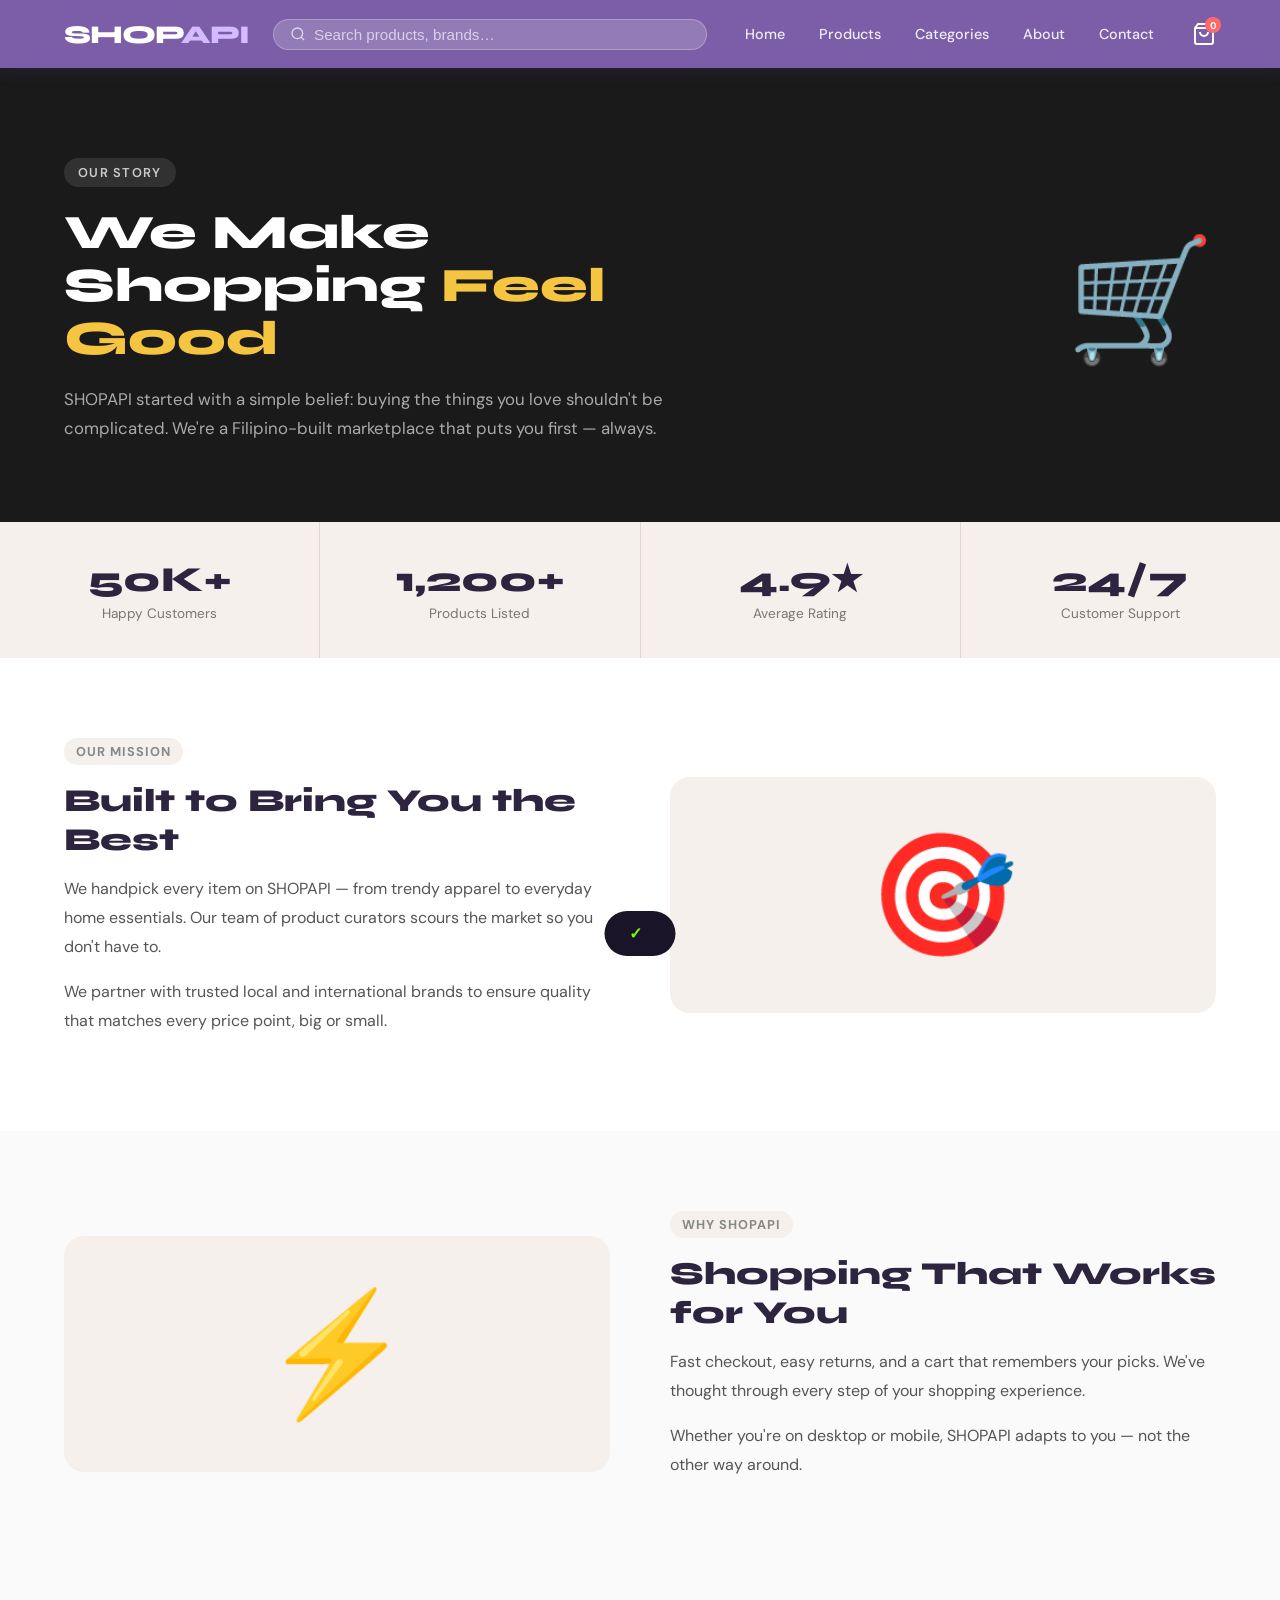
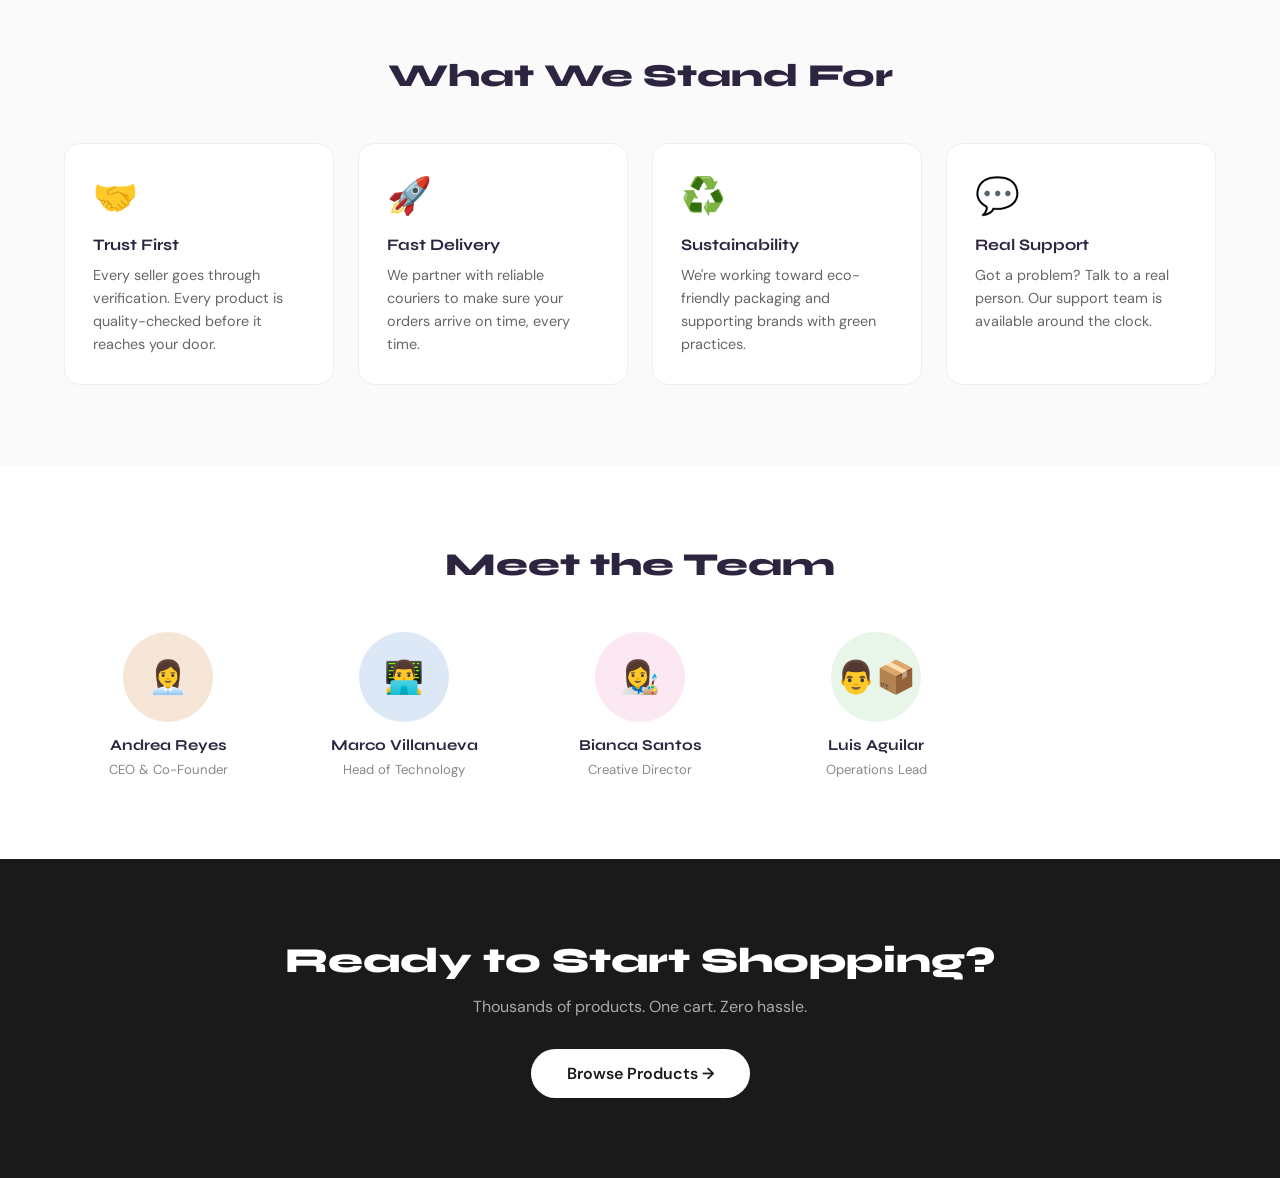
==== about.html @ 105ad232 "ShopaPi" ====
<!DOCTYPE html>
<html lang="en">
<head>
  <meta charset="UTF-8" />
  <meta name="viewport" content="width=device-width, initial-scale=1.0"/>
  <title>About – SHOPAPI</title>
  <link href="https://fonts.googleapis.com/css2?family=Syne:wght@400;600;700;800&family=DM+Sans:ital,wght@0,300;0,400;0,500;1,400&display=swap" rel="stylesheet"/>
  <link rel="stylesheet" href="style.css" />
  <style>
    .about-hero {
      background: #1a1a1a;
      padding: 90px 5% 80px;
      display: flex;
      align-items: center;
      justify-content: space-between;
      gap: 40px;
      flex-wrap: wrap;
    }
    .about-hero-text { max-width: 600px; }
    .about-hero-tag {
      display: inline-block;
      background: rgba(255,255,255,0.1);
      color: #ccc;
      font-size: 0.8rem; font-weight: 600;
      letter-spacing: 0.1em; text-transform: uppercase;
      padding: 6px 14px; border-radius: 50px;
      margin-bottom: 20px;
    }
    .about-hero h1 {
      font-family: 'Syne', sans-serif;
      font-size: 3rem; font-weight: 800;
      color: #fff; margin: 0 0 20px;
      line-height: 1.1;
    }
    .about-hero h1 em { color: #f5c542; font-style: normal; }
    .about-hero p { color: #aaa; font-size: 1.05rem; line-height: 1.7; margin: 0; }
    .about-hero-img { font-size: 120px; }
    .stats-bar {
      background: #f5f0eb;
      display: flex; flex-wrap: wrap;
      gap: 0;
    }
    .stat-item {
      flex: 1; min-width: 150px;
      padding: 36px 24px;
      text-align: center;
      border-right: 1px solid #e0d8cf;
    }
    .stat-item:last-child { border-right: none; }
    .stat-num { font-family: 'Syne', sans-serif; font-size: 2.2rem; font-weight: 800; margin-bottom: 4px; }
    .stat-label { font-size: 0.85rem; color: #777; }
    .about-section { padding: 80px 5%; background: #fff; }
    .about-grid { display: grid; grid-template-columns: 1fr 1fr; gap: 60px; align-items: center; }
    .about-grid.reverse { direction: rtl; }
    .about-grid.reverse > * { direction: ltr; }
    .about-section-tag {
      display: inline-block;
      background: #f5f0eb;
      color: #888; font-size: 0.8rem; font-weight: 700;
      letter-spacing: 0.08em; text-transform: uppercase;
      padding: 5px 12px; border-radius: 50px;
      margin-bottom: 16px;
    }
    .about-section h2 { font-family: 'Syne', sans-serif; font-size: 2rem; font-weight: 800; margin: 0 0 16px; }
    .about-section p { color: #555; line-height: 1.8; margin: 0 0 16px; font-size: 1rem; }
    .about-illustration { font-size: 120px; text-align: center; background: #f5f0eb; border-radius: 20px; padding: 40px; }
    .values-section { padding: 80px 5%; background: #fafafa; }
    .values-section h2 { font-family: 'Syne', sans-serif; font-size: 2rem; font-weight: 800; text-align: center; margin: 0 0 48px; }
    .values-grid { display: grid; grid-template-columns: repeat(auto-fill, minmax(220px, 1fr)); gap: 24px; }
    .value-card {
      background: #fff; border-radius: 16px; border: 1px solid #eee;
      padding: 28px; transition: transform 0.2s;
    }
    .value-card:hover { transform: translateY(-4px); }
    .value-icon { font-size: 36px; margin-bottom: 16px; }
    .value-card h3 { font-family: 'Syne', sans-serif; font-size: 1rem; font-weight: 700; margin: 0 0 10px; }
    .value-card p { font-size: 0.9rem; color: #666; line-height: 1.6; margin: 0; }
    .team-section { padding: 80px 5%; background: #fff; }
    .team-section h2 { font-family: 'Syne', sans-serif; font-size: 2rem; font-weight: 800; text-align: center; margin: 0 0 48px; }
    .team-grid { display: grid; grid-template-columns: repeat(auto-fill, minmax(180px, 1fr)); gap: 28px; }
    .team-card { text-align: center; }
    .team-avatar {
      width: 90px; height: 90px; border-radius: 50%;
      display: flex; align-items: center; justify-content: center;
      font-size: 32px; margin: 0 auto 14px;
    }
    .team-card h4 { font-family: 'Syne', sans-serif; font-size: 0.95rem; font-weight: 700; margin: 0 0 4px; }
    .team-card span { font-size: 0.82rem; color: #888; }
    .cta-section {
      background: #1a1a1a; color: #fff;
      padding: 80px 5%; text-align: center;
    }
    .cta-section h2 { font-family: 'Syne', sans-serif; font-size: 2.2rem; font-weight: 800; margin: 0 0 14px; }
    .cta-section p { color: #aaa; font-size: 1rem; margin: 0 0 32px; }
    .btn-light {
      background: #fff; color: #1a1a1a;
      padding: 14px 36px; border: none; border-radius: 50px;
      font-family: 'DM Sans', sans-serif; font-size: 1rem; font-weight: 600;
      cursor: pointer; text-decoration: none; display: inline-block;
      transition: background 0.2s;
    }
    .btn-light:hover { background: #f0f0f0; }
    @media (max-width: 768px) {
      .about-hero h1 { font-size: 2.2rem; }
      .about-grid { grid-template-columns: 1fr; gap: 30px; }
      .about-grid.reverse { direction: ltr; }
      .about-hero-img { display: none; }
    }
  </style>
</head>
<body>

<header>
  <div class="header-inner">
    <div class="logo"><a href="index.html" style="text-decoration:none;color:inherit;">SHOP<span>API</span></a></div>
    <div class="search-bar">
      <svg xmlns="http://www.w3.org/2000/svg" width="16" height="16" fill="none" viewBox="0 0 24 24" stroke="currentColor" stroke-width="2"><circle cx="11" cy="11" r="8"/><path d="m21 21-4.35-4.35"/></svg>
      <input type="text" placeholder="Search products, brands…"/>
    </div>
    <nav id="mainNav">
      <a href="index.html">Home</a>
      <a href="products.html">Products</a>
      <a href="categories.html">Categories</a>
      <a href="about.html" class="active">About</a>
      <a href="contact.html">Contact</a>
    </nav>
    <div class="cart-icon" id="cartIcon">
      <svg xmlns="http://www.w3.org/2000/svg" width="24" height="24" fill="none" viewBox="0 0 24 24" stroke="currentColor" stroke-width="2"><path d="M6 2 3 6v14a2 2 0 0 0 2 2h14a2 2 0 0 0 2-2V6l-3-4z"/><line x1="3" y1="6" x2="21" y2="6"/><path d="M16 10a4 4 0 0 1-8 0"/></svg>
      <div class="cart-badge" id="cartBadge">0</div>
    </div>
    <div class="hamburger" id="hamburger"><span></span><span></span><span></span></div>
  </div>
</header>

<section class="about-hero">
  <div class="about-hero-text">
    <div class="about-hero-tag">Our Story</div>
    <h1>We Make Shopping <em>Feel Good</em></h1>
    <p>SHOPAPI started with a simple belief: buying the things you love shouldn't be complicated. We're a Filipino-built marketplace that puts you first — always.</p>
  </div>
  <div class="about-hero-img">🛒</div>
</section>

<div class="stats-bar">
  <div class="stat-item"><div class="stat-num">50K+</div><div class="stat-label">Happy Customers</div></div>
  <div class="stat-item"><div class="stat-num">1,200+</div><div class="stat-label">Products Listed</div></div>
  <div class="stat-item"><div class="stat-num">4.9★</div><div class="stat-label">Average Rating</div></div>
  <div class="stat-item"><div class="stat-num">24/7</div><div class="stat-label">Customer Support</div></div>
</div>

<section class="about-section">
  <div class="about-grid">
    <div>
      <div class="about-section-tag">Our Mission</div>
      <h2>Built to Bring You the Best</h2>
      <p>We handpick every item on SHOPAPI — from trendy apparel to everyday home essentials. Our team of product curators scours the market so you don't have to.</p>
      <p>We partner with trusted local and international brands to ensure quality that matches every price point, big or small.</p>
    </div>
    <div class="about-illustration">🎯</div>
  </div>
</section>

<section class="about-section" style="background:#fafafa;">
  <div class="about-grid reverse">
    <div>
      <div class="about-section-tag">Why SHOPAPI</div>
      <h2>Shopping That Works for You</h2>
      <p>Fast checkout, easy returns, and a cart that remembers your picks. We've thought through every step of your shopping experience.</p>
      <p>Whether you're on desktop or mobile, SHOPAPI adapts to you — not the other way around.</p>
    </div>
    <div class="about-illustration">⚡</div>
  </div>
</section>

<section class="values-section">
  <h2>What We Stand For</h2>
  <div class="values-grid">
    <div class="value-card"><div class="value-icon">🤝</div><h3>Trust First</h3><p>Every seller goes through verification. Every product is quality-checked before it reaches your door.</p></div>
    <div class="value-card"><div class="value-icon">🚀</div><h3>Fast Delivery</h3><p>We partner with reliable couriers to make sure your orders arrive on time, every time.</p></div>
    <div class="value-card"><div class="value-icon">♻️</div><h3>Sustainability</h3><p>We're working toward eco-friendly packaging and supporting brands with green practices.</p></div>
    <div class="value-card"><div class="value-icon">💬</div><h3>Real Support</h3><p>Got a problem? Talk to a real person. Our support team is available around the clock.</p></div>
  </div>
</section>

<section class="team-section">
  <h2>Meet the Team</h2>
  <div class="team-grid">
    <div class="team-card"><div class="team-avatar" style="background:#f5e6d8;">👩‍💼</div><h4>Andrea Reyes</h4><span>CEO & Co-Founder</span></div>
    <div class="team-card"><div class="team-avatar" style="background:#dce8f5;">👨‍💻</div><h4>Marco Villanueva</h4><span>Head of Technology</span></div>
    <div class="team-card"><div class="team-avatar" style="background:#fce8f3;">👩‍🎨</div><h4>Bianca Santos</h4><span>Creative Director</span></div>
    <div class="team-card"><div class="team-avatar" style="background:#e8f5e9;">👨‍📦</div><h4>Luis Aguilar</h4><span>Operations Lead</span></div>
  </div>
</section>

<section class="cta-section">
  <h2>Ready to Start Shopping?</h2>
  <p>Thousands of products. One cart. Zero hassle.</p>
  <a href="products.html" class="btn-light">Browse Products →</a>
</section>

<div class="cart-overlay" id="cartOverlay"></div>
<div class="cart-sidebar" id="cartSidebar">
  <div class="cart-header"><h3>🛒 My Cart</h3><button class="close-cart" id="closeCartBtn">✕</button></div>
  <div class="cart-body" id="cartBody"><p style="text-align:center;padding:40px;">Your cart is empty.</p></div>
  <div class="cart-footer">
    <div class="cart-voucher" id="cartVoucher" style="display:none;"></div>
    <div class="cart-total"><span>Total</span><span id="cartTotal">₱0</span></div>
    <button class="btn-checkout" id="checkoutBtn">Proceed to Checkout →</button>
  </div>
</div>
<div class="toast" id="toast"><span class="toast-icon">✓</span><span id="toastMsg"></span></div>

<script src="script.js"></script>
</body>
</html>
---- style.css ----
:root {
  --purple: #7B5EA7;
  --purple-dark: #5C3F8A;
  --purple-light: #EDE7F6;
  --purple-mid: #9B79C8;
  --accent: #FF6B6B;
  --gold: #F5A623;
  --white: #FFFFFF;
  --off-white: #F9F7FF;
  --gray-light: #F0EDF8;
  --gray: #8C8C9A;
  --dark: #1A1428;
  --text: #2D2440;
  --card-shadow: 0 8px 32px rgba(123,94,167,.13);
  --radius: 18px;
  --transition: .28s cubic-bezier(.4,0,.2,1);
}
*, *::before, *::after { box-sizing: border-box; margin: 0; padding: 0; }
html { scroll-behavior: smooth; }
body {
  font-family: 'DM Sans', sans-serif;
  background: var(--off-white);
  color: var(--text);
  overflow-x: hidden;
}
h1, h2, h3, h4, h5 { font-family: 'Syne', sans-serif; }
a { text-decoration: none; color: inherit; }
img { max-width: 100%; display: block; }

/* HEADER */
header {
  background: var(--purple);
  position: sticky; top: 0; z-index: 100;
  box-shadow: 0 2px 16px rgba(91,63,138,.25);
}
.header-inner {
  max-width: 1200px; margin: 0 auto;
  padding: 0 24px;
  display: flex; align-items: center; gap: 24px;
  height: 68px;
}
.logo {
  font-family: 'Syne', sans-serif;
  font-size: 1.6rem; font-weight: 800;
  color: var(--white); letter-spacing: -1px;
  white-space: nowrap;
}
.logo span { color: #D4BBFF; }
.search-bar {
  flex: 1; display: flex; align-items: center;
  background: rgba(255,255,255,.18); border-radius: 30px;
  padding: 6px 16px; gap: 8px;
  border: 1.5px solid rgba(255,255,255,.25);
  transition: background var(--transition);
}
.search-bar:focus-within { background: rgba(255,255,255,.28); }
.search-bar input {
  background: transparent; border: none; outline: none;
  color: var(--white); font-size: .95rem; flex: 1;
}
.search-bar input::placeholder { color: rgba(255,255,255,.65); }
.search-bar svg { color: rgba(255,255,255,.7); flex-shrink: 0; }
nav { display: flex; align-items: center; gap: 6px; }
nav a {
  color: rgba(255,255,255,.88); font-size: .9rem; font-weight: 500;
  padding: 7px 14px; border-radius: 20px;
  transition: background var(--transition);
}
nav a:hover { background: rgba(255,255,255,.18); color: #fff; }
.cart-icon {
  position: relative; cursor: pointer;
  color: var(--white); display: flex; align-items: center;
}
.cart-badge {
  position: absolute; top: -5px; right: -5px;
  background: var(--accent); color: #fff;
  font-size: .6rem; font-weight: 700;
  width: 16px; height: 16px; border-radius: 50%;
  display: flex; align-items: center; justify-content: center;
}
.hamburger { display: none; flex-direction: column; gap: 5px; cursor: pointer; }
.hamburger span { width: 24px; height: 2px; background: #fff; border-radius: 2px; }

/* CATEGORY STRIP */
.category-strip {
  background: var(--white);
  border-bottom: 1px solid var(--gray-light);
}
.cat-inner {
  max-width: 1200px; margin: 0 auto; padding: 0 24px;
  display: flex; align-items: center; gap: 4px;
  overflow-x: auto; scrollbar-width: none;
}
.cat-inner::-webkit-scrollbar { display: none; }
.cat-pill {
  display: flex; flex-direction: column; align-items: center;
  gap: 4px; padding: 12px 18px; cursor: pointer; flex-shrink: 0;
  border-bottom: 2px solid transparent;
  transition: border-color var(--transition), color var(--transition);
  color: var(--gray);
}
.cat-pill:hover, .cat-pill.active { color: var(--purple); border-color: var(--purple); }
.cat-pill span { font-size: .72rem; font-weight: 500; white-space: nowrap; }

/* HERO */
.hero {
  background: linear-gradient(135deg, var(--purple-dark), var(--purple), var(--purple-mid));
  padding: 80px 24px;
}
.hero-inner {
  max-width: 1200px; margin: 0 auto;
  display: grid; grid-template-columns: 1fr 1fr; gap: 48px; align-items: center;
}
.hero-text { color: var(--white); }
.hero-title {
  font-size: clamp(2.2rem, 5vw, 3.4rem);
  font-weight: 800; line-height: 1.1;
  margin-bottom: 18px;
}
.hero-title em { color: #D4BBFF; font-style: normal; }
.btn-primary {
  background: var(--white); color: var(--purple-dark);
  font-weight: 700; font-family: 'Syne', sans-serif;
  padding: 14px 30px; border-radius: 30px;
  font-size: .95rem; cursor: pointer; border: none;
  transition: transform var(--transition);
}
.btn-primary:hover { transform: translateY(-2px); }
.hero-cards {
  display: grid; grid-template-columns: 1fr 1fr; gap: 14px;
}
.hero-card {
  background: rgba(255,255,255,.15); backdrop-filter: blur(12px);
  border: 1px solid rgba(255,255,255,.25);
  border-radius: var(--radius); padding: 18px;
  text-align: center; color: var(--white);
  cursor: pointer;
  transition: transform var(--transition);
}
.hero-card:hover { transform: translateY(-4px); }
.hero-card img {
  width: 90px; height: 90px; object-fit: contain;
  margin: 0 auto 10px;
}
.hero-card-name { font-size: .82rem; font-weight: 600; }
.hero-card-price { font-family: 'Syne', sans-serif; font-size: 1rem; font-weight: 700; }

/* PRODUCTS SECTION */
section { padding: 72px 24px; }
.container { max-width: 1200px; margin: 0 auto; }
.section-header { text-align: center; margin-bottom: 48px; }
.section-tag {
  display: inline-block; background: var(--purple-light);
  color: var(--purple-dark); font-weight: 700; font-size: .75rem;
  padding: 5px 14px; border-radius: 20px; text-transform: uppercase;
  margin-bottom: 12px;
}
.section-title {
  font-size: clamp(1.7rem, 3.5vw, 2.4rem);
  font-weight: 800; letter-spacing: -1px;
}
.section-title span { color: var(--purple); }
.products-grid {
  display: grid;
  grid-template-columns: repeat(auto-fill, minmax(220px, 1fr));
  gap: 22px;
}
.product-card {
  background: var(--white);
  border-radius: var(--radius);
  overflow: hidden;
  box-shadow: var(--card-shadow);
  transition: transform var(--transition);
}
.product-card:hover { transform: translateY(-6px); }
.product-img-wrap {
  background: var(--white);
  padding: 24px; text-align: center;
  height: 190px;
  display: flex; align-items: center; justify-content: center;
}
.product-img-wrap img {
  max-height: 140px; max-width: 140px;
  object-fit: contain;
}
.product-info { padding: 14px 16px 18px; }
.product-name { font-weight: 600; font-size: .95rem; margin-bottom: 8px; }
.product-price {
  font-family: 'Syne', sans-serif; font-weight: 800;
  font-size: 1.15rem; color: var(--purple-dark);
  margin-bottom: 12px;
}
.btn-cart {
  display: block;
  width: 100%;
  background: var(--purple);
  color: white;
  border: none;
  border-radius: 10px;
  padding: 10px;
  font-family: 'Syne', sans-serif;
  font-weight: 700;
  font-size: .85rem;
  cursor: pointer;
  transition: background var(--transition), transform var(--transition);
}
.btn-cart:hover {
  background: var(--purple-dark);
  transform: scale(1.02);
}

/* CART SIDEBAR */
.cart-overlay {
  position: fixed; inset: 0; background: rgba(26,20,40,.55);
  z-index: 200; opacity: 0; pointer-events: none;
  transition: opacity var(--transition);
}
.cart-overlay.open { opacity: 1; pointer-events: all; }
.cart-sidebar {
  position: fixed; top: 0; right: 0; bottom: 0;
  width: 380px; max-width: 95vw;
  background: var(--white); z-index: 201;
  transform: translateX(100%); transition: transform .35s;
  display: flex; flex-direction: column;
}
.cart-sidebar.open { transform: translateX(0); }
.cart-header {
  padding: 20px 24px; background: var(--purple); color: var(--white);
  display: flex; justify-content: space-between; align-items: center;
}
.close-cart { background: none; border: none; color: #fff; font-size: 1.4rem; cursor: pointer; }
.cart-body { flex: 1; overflow-y: auto; padding: 20px 24px; }
.cart-item {
  display: flex; gap: 14px; padding: 16px 0;
  border-bottom: 1px solid var(--gray-light);
}
.cart-item img { width: 72px; height: 72px; object-fit: contain; background: var(--gray-light); border-radius: 10px; padding: 6px; }
.cart-item-info { flex: 1; }
.cart-item-name { font-weight: 600; }
.cart-item-price { color: var(--purple-dark); font-weight: 700; margin-top: 4px; }
.cart-qty { display: flex; align-items: center; gap: 10px; margin-top: 8px; }
.cart-qty button {
  width: 26px; height: 26px; border-radius: 50%;
  border: 1.5px solid var(--purple);
  background: none; color: var(--purple);
  font-size: 1rem; cursor: pointer;
}
.cart-qty button:hover { background: var(--purple); color: #fff; }
.remove-item {
  background: none; border: none;
  color: var(--accent); font-size: .8rem;
  cursor: pointer; margin-top: 4px;
}
.cart-voucher {
  padding: 14px; background: var(--purple-light);
  border-radius: 10px; margin-bottom: 14px;
  font-size: .83rem; font-weight: 600;
  display: flex; justify-content: space-between;
}
.cart-footer {
  padding: 20px 24px; border-top: 1px solid var(--gray-light);
  background: var(--off-white);
}
.cart-total {
  display: flex; justify-content: space-between;
  font-weight: 700; font-size: 1.05rem;
  margin-bottom: 16px;
}
.btn-checkout {
  display: block; width: 100%;
  background: var(--purple); color: #fff;
  border: none; border-radius: 12px; padding: 14px;
  font-family: 'Syne', sans-serif; font-weight: 700;
  cursor: pointer;
}
.btn-checkout:hover { background: var(--purple-dark); }

/* TOAST */
.toast {
  position: fixed; bottom: 24px; left: 50%;
  transform: translateX(-50%) translateY(80px);
  background: var(--dark); color: #fff;
  padding: 12px 24px; border-radius: 30px;
  font-weight: 600; z-index: 300;
  transition: transform .4s;
  display: flex; align-items: center; gap: 10px;
}
.toast.show { transform: translateX(-50%) translateY(0); }
.toast-icon { color: #7CFC00; }

/* RESPONSIVE */
@media (max-width: 900px) {
  .hero-inner { grid-template-columns: 1fr; text-align: center; }
  .hero-cards { display: none; }
  nav { display: none; }
}
@media (max-width: 640px) {
  .hamburger { display: flex; }
  .search-bar { display: none; }
}
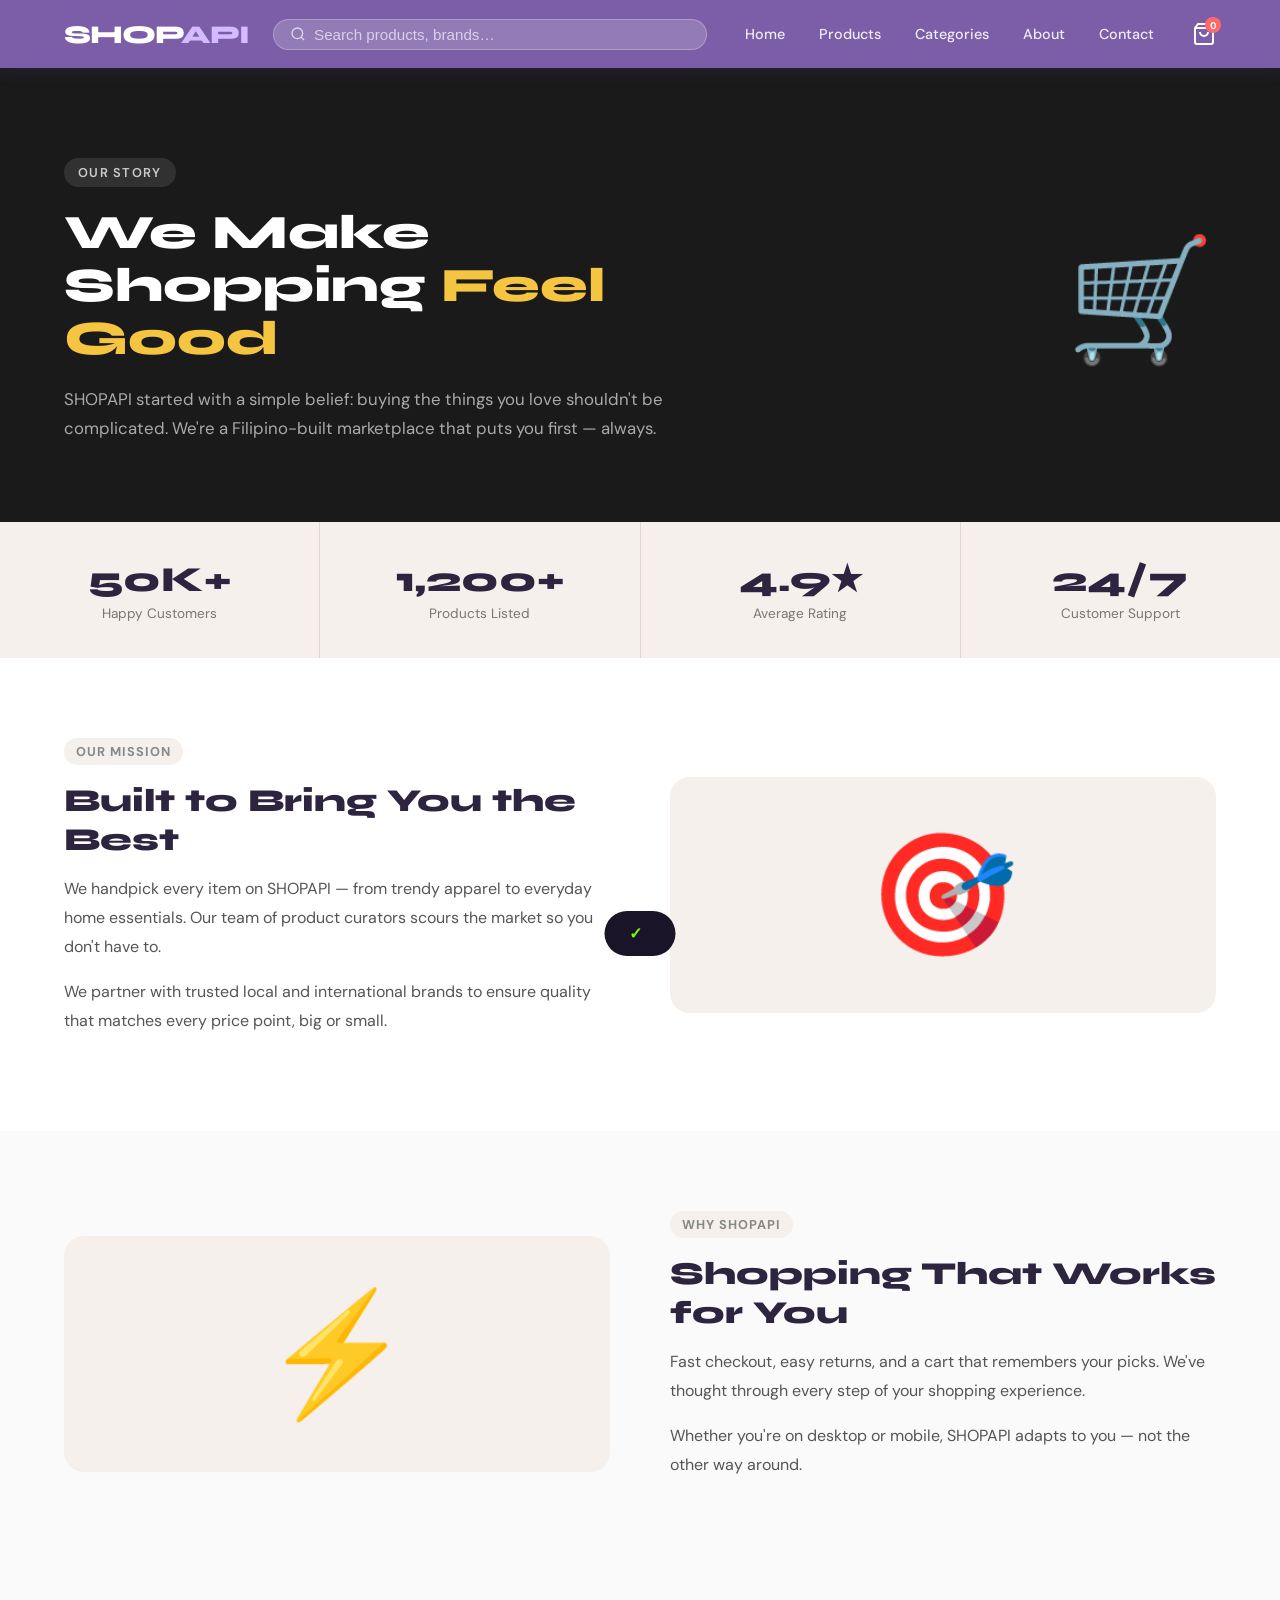
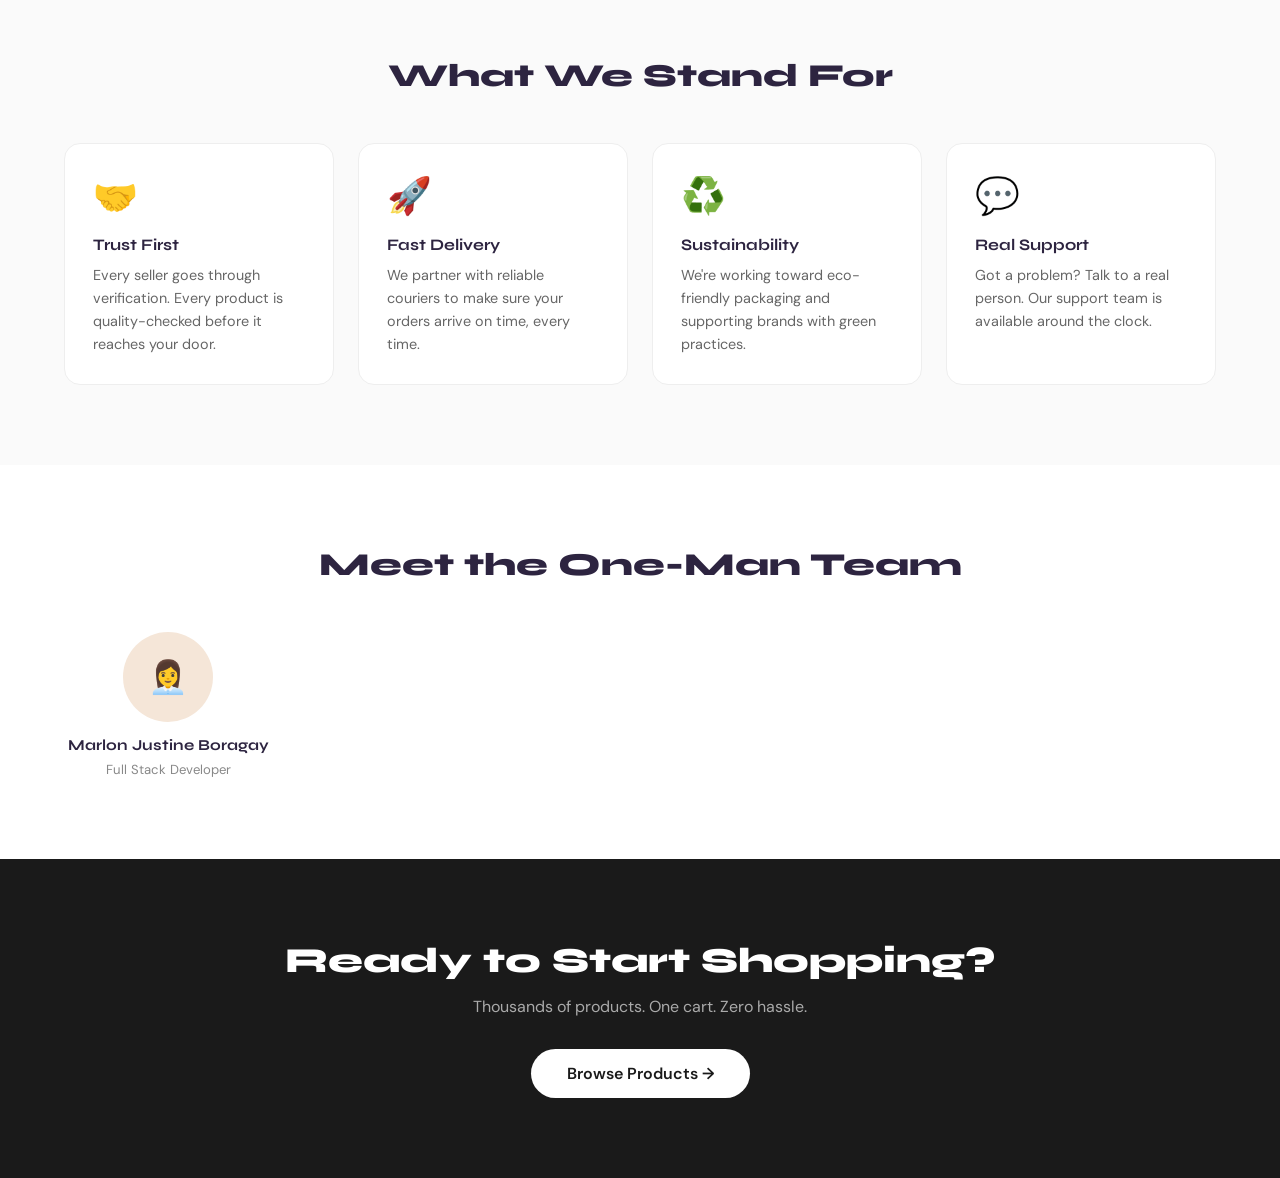
==== commit 63a5b798: "Update about.html" ====
--- a/about.html
+++ b/about.html
@@ -183,12 +183,10 @@
 </section>
 
 <section class="team-section">
-  <h2>Meet the Team</h2>
+  <h2>Meet the One-Man Team</h2>
   <div class="team-grid">
-    <div class="team-card"><div class="team-avatar" style="background:#f5e6d8;">👩‍💼</div><h4>Andrea Reyes</h4><span>CEO & Co-Founder</span></div>
-    <div class="team-card"><div class="team-avatar" style="background:#dce8f5;">👨‍💻</div><h4>Marco Villanueva</h4><span>Head of Technology</span></div>
-    <div class="team-card"><div class="team-avatar" style="background:#fce8f3;">👩‍🎨</div><h4>Bianca Santos</h4><span>Creative Director</span></div>
-    <div class="team-card"><div class="team-avatar" style="background:#e8f5e9;">👨‍📦</div><h4>Luis Aguilar</h4><span>Operations Lead</span></div>
+    <div class="team-card"><div class="team-avatar" style="background:#f5e6d8;">👩‍💼</div><h4>Marlon Justine Boragay</h4><span>Full Stack Developer</span></div>
+    
   </div>
 </section>
 
@@ -212,4 +210,4 @@
 
 <script src="script.js"></script>
 </body>
-</html>+</html>
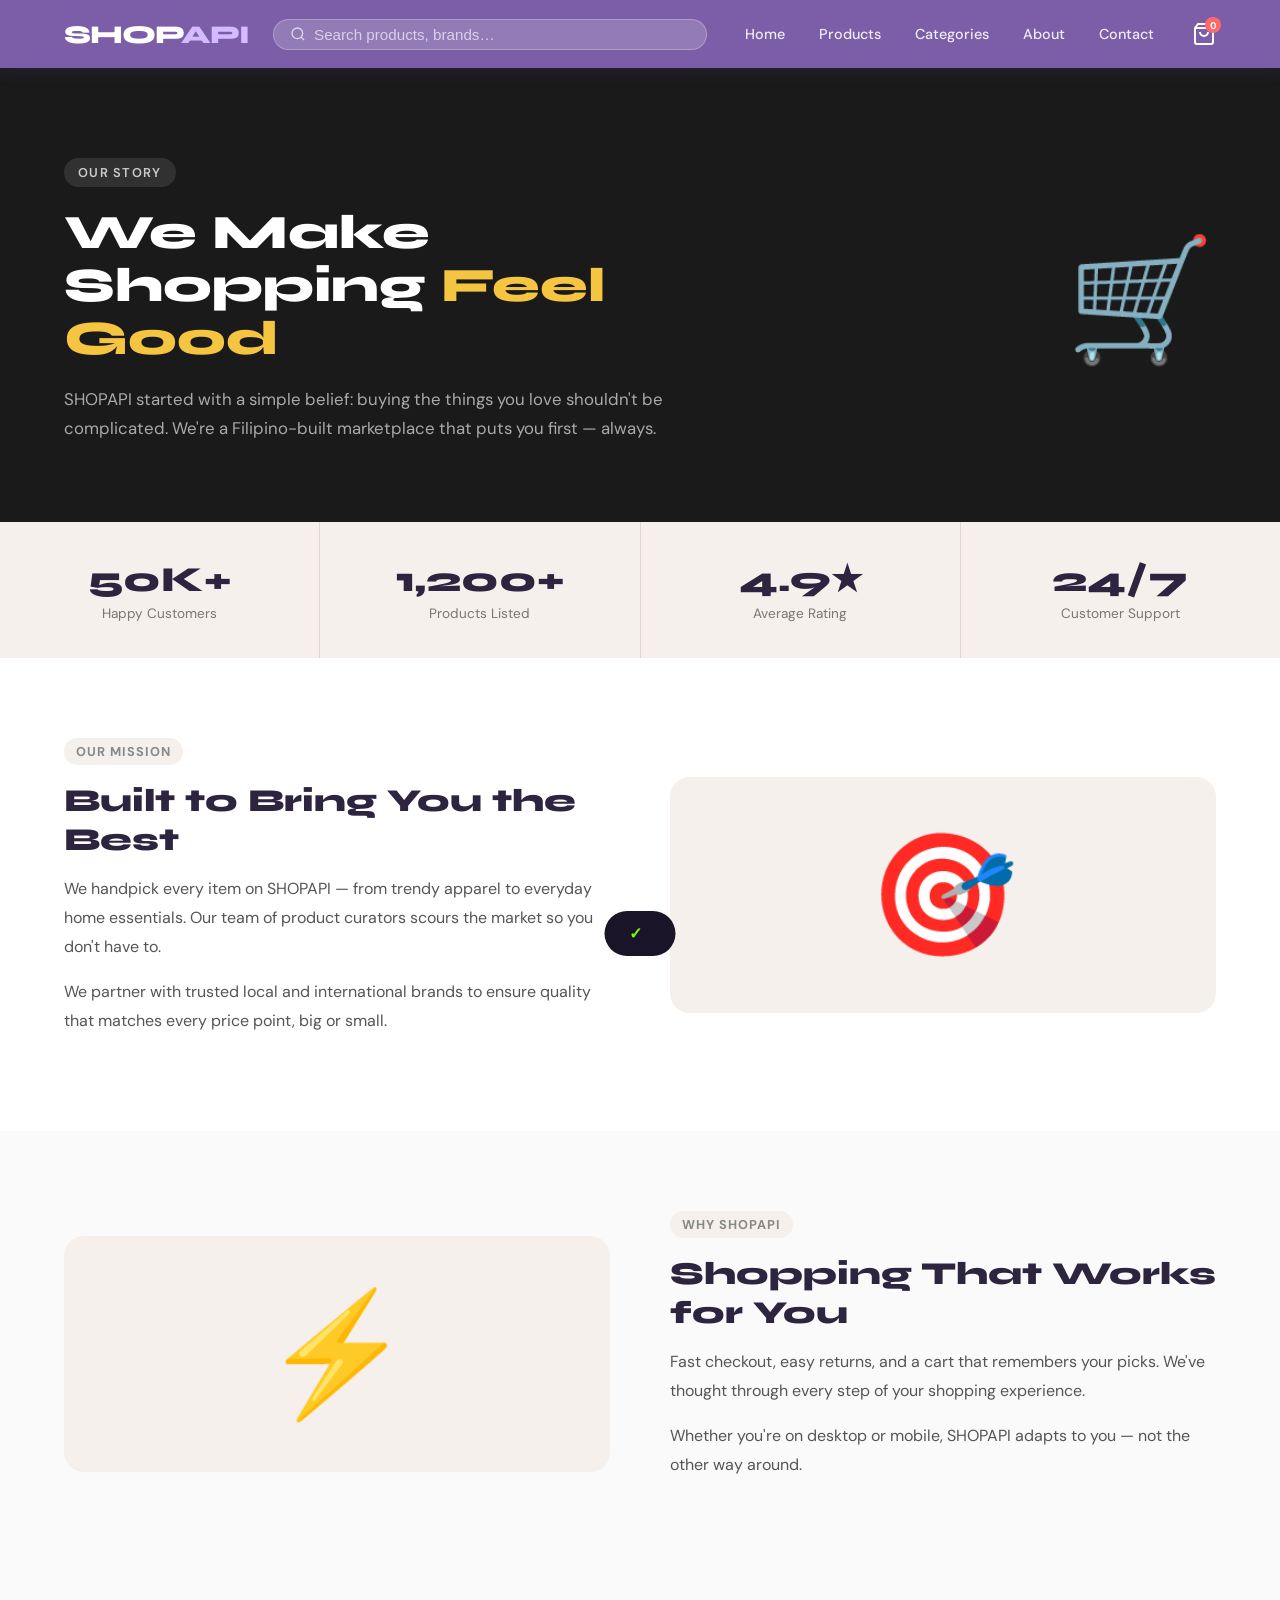
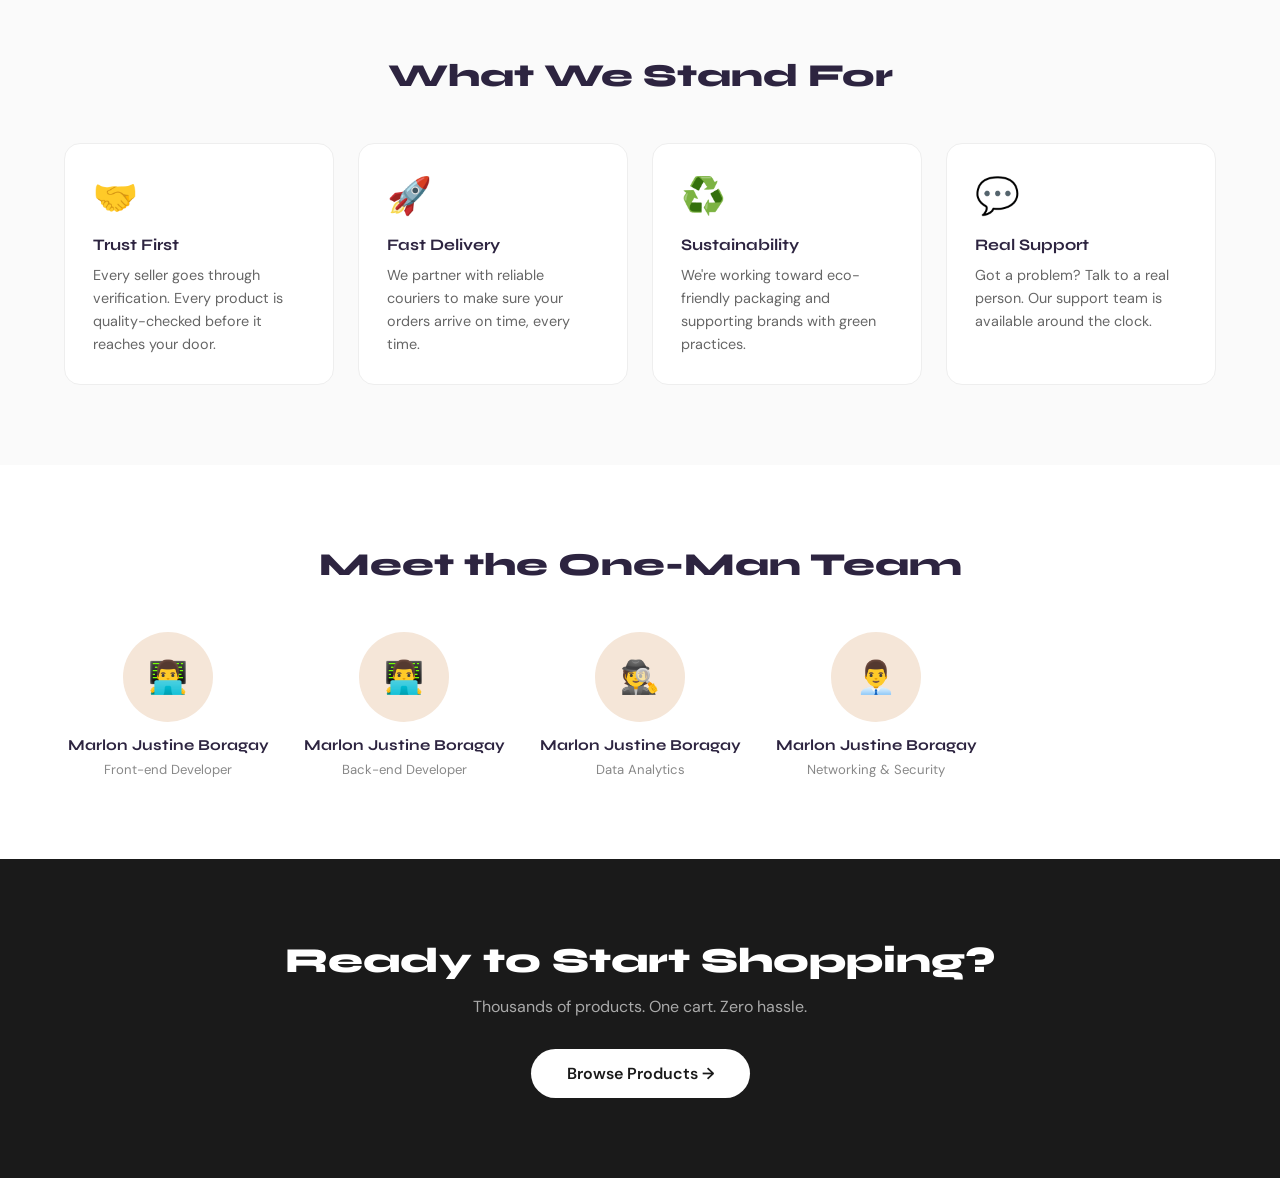
==== commit be37a2fe: "Update about.html" ====
--- a/about.html
+++ b/about.html
@@ -76,6 +76,8 @@
     .value-card h3 { font-family: 'Syne', sans-serif; font-size: 1rem; font-weight: 700; margin: 0 0 10px; }
     .value-card p { font-size: 0.9rem; color: #666; line-height: 1.6; margin: 0; }
     .team-section { padding: 80px 5%; background: #fff; }
+    .team-section { justify-content: center}
+    .team-section { align-items: center}
     .team-section h2 { font-family: 'Syne', sans-serif; font-size: 2rem; font-weight: 800; text-align: center; margin: 0 0 48px; }
     .team-grid { display: grid; grid-template-columns: repeat(auto-fill, minmax(180px, 1fr)); gap: 28px; }
     .team-card { text-align: center; }
@@ -185,8 +187,10 @@
 <section class="team-section">
   <h2>Meet the One-Man Team</h2>
   <div class="team-grid">
-    <div class="team-card"><div class="team-avatar" style="background:#f5e6d8;">👩‍💼</div><h4>Marlon Justine Boragay</h4><span>Full Stack Developer</span></div>
-    
+    <div class="team-card"><div class="team-avatar" style="background:#f5e6d8;">👨‍💻</div><h4>Marlon Justine Boragay</h4><span>Front-end Developer</span></div>
+    <div class="team-card"><div class="team-avatar" style="background:#f5e6d8;">👨‍💻</div><h4>Marlon Justine Boragay</h4><span>Back-end Developer</span></div>
+    <div class="team-card"><div class="team-avatar" style="background:#f5e6d8;">🕵️</div><h4>Marlon Justine Boragay</h4><span>Data Analytics</span></div>
+    <div class="team-card"><div class="team-avatar" style="background:#f5e6d8;">👨‍💼</div><h4>Marlon Justine Boragay</h4><span>Networking & Security</span></div>
   </div>
 </section>
 
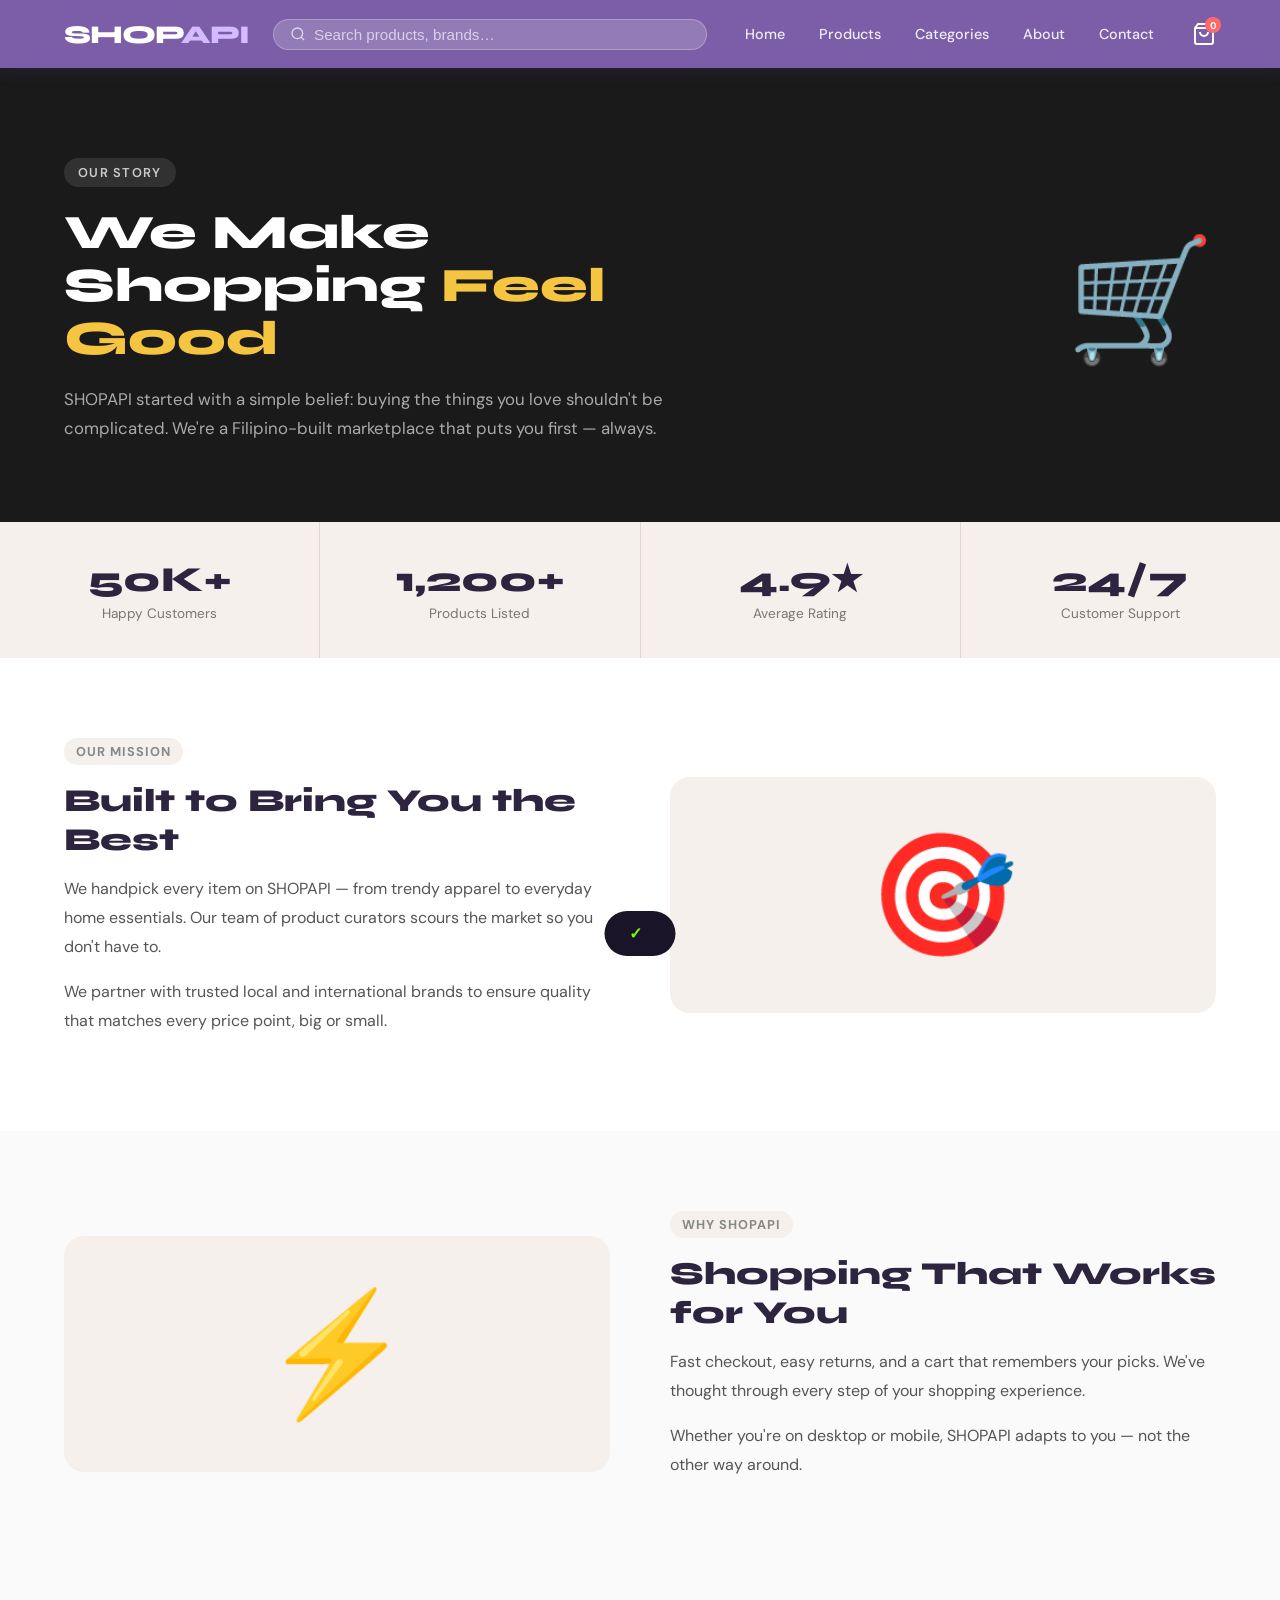
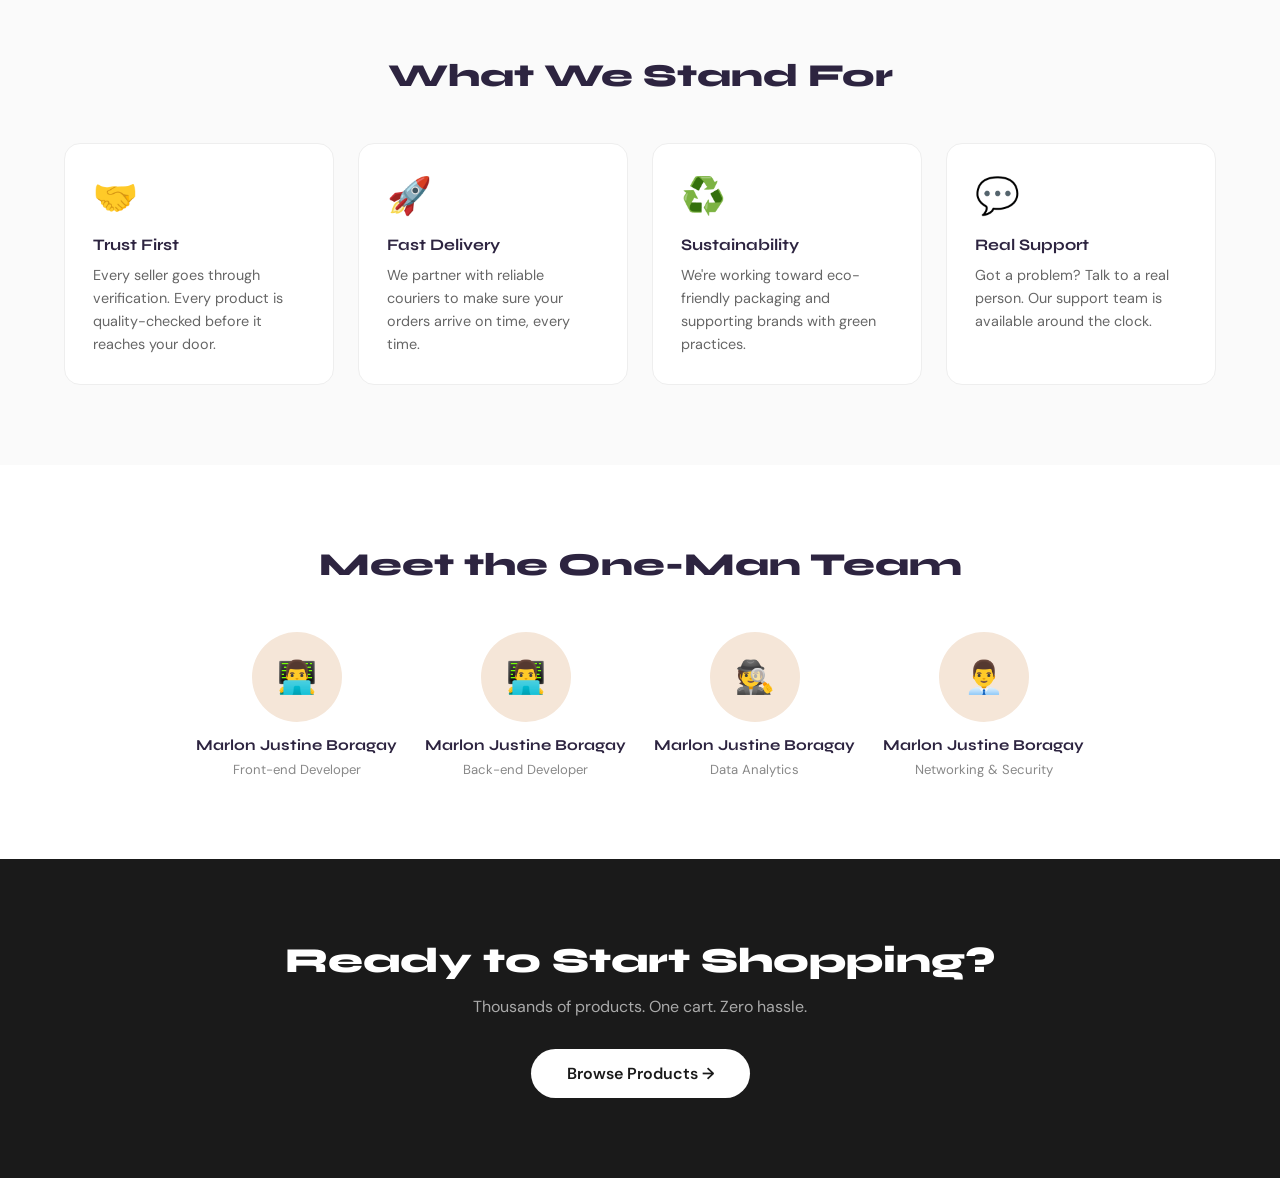
==== commit 4b1aa621: "Update about.html" ====
--- a/about.html
+++ b/about.html
@@ -76,10 +76,11 @@
     .value-card h3 { font-family: 'Syne', sans-serif; font-size: 1rem; font-weight: 700; margin: 0 0 10px; }
     .value-card p { font-size: 0.9rem; color: #666; line-height: 1.6; margin: 0; }
     .team-section { padding: 80px 5%; background: #fff; }
-    .team-section { justify-content: center}
-    .team-section { align-items: center}
     .team-section h2 { font-family: 'Syne', sans-serif; font-size: 2rem; font-weight: 800; text-align: center; margin: 0 0 48px; }
     .team-grid { display: grid; grid-template-columns: repeat(auto-fill, minmax(180px, 1fr)); gap: 28px; }
+    .team-grid{ display: flex;}
+    .team-grid{ justify-content: center;}
+    .team-grid{ align-items: center;}
     .team-card { text-align: center; }
     .team-avatar {
       width: 90px; height: 90px; border-radius: 50%;
